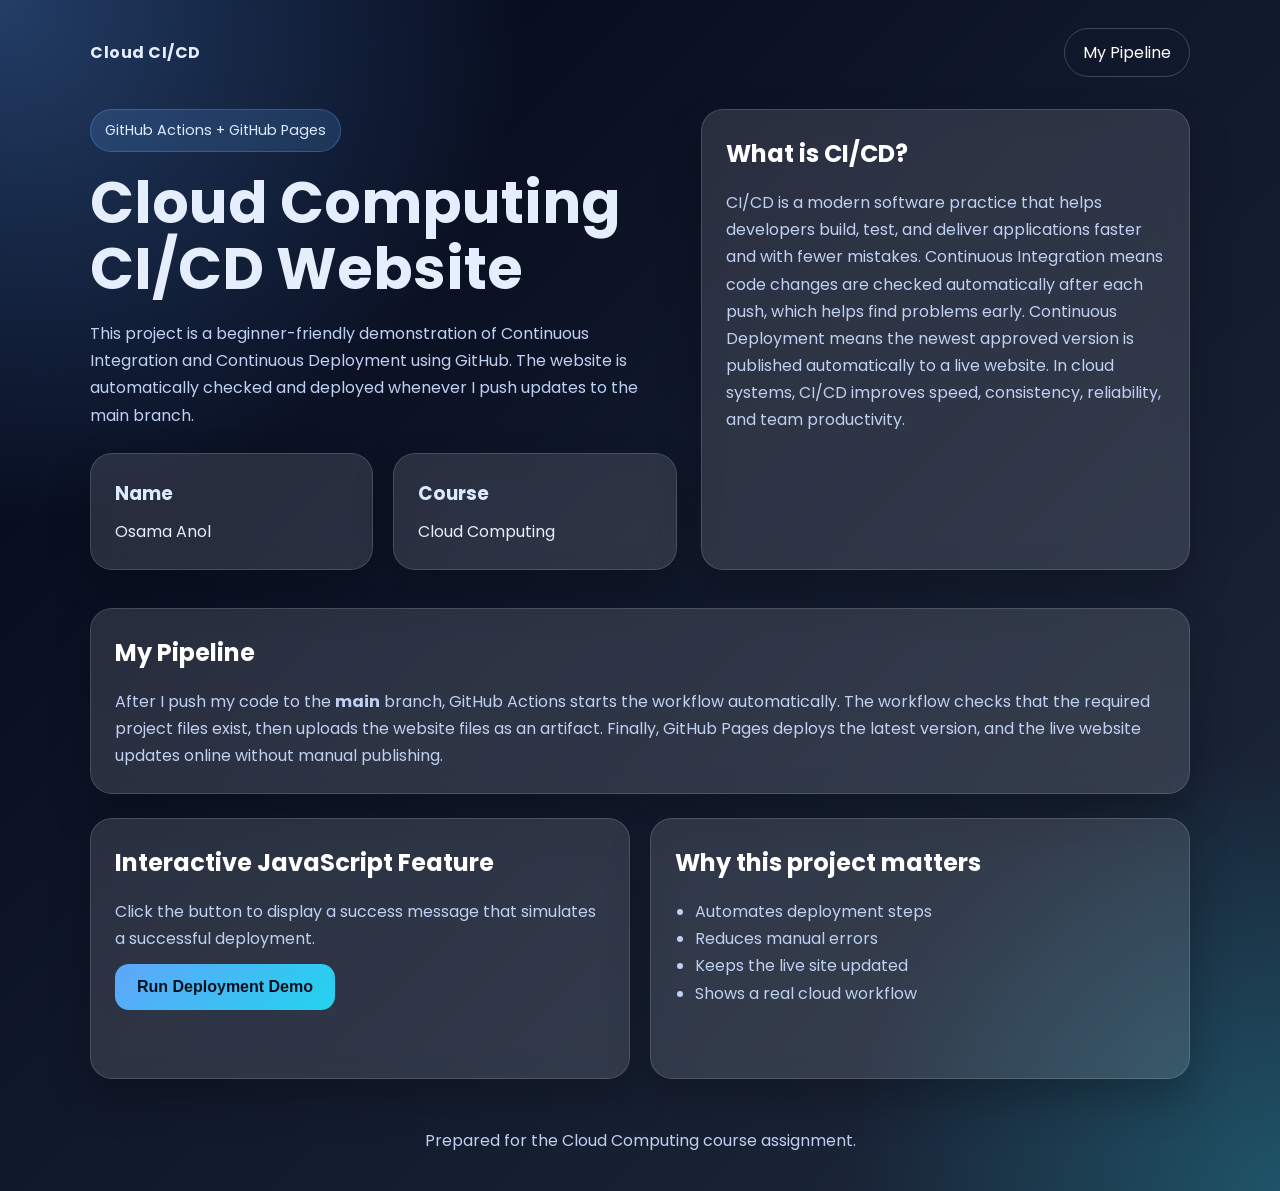
==== final_project/index.html @ c566cd13 "Initial project upload" ====
<!DOCTYPE html>
<html lang="en">
<head>
  <meta charset="UTF-8" />
  <meta name="viewport" content="width=device-width, initial-scale=1.0" />
  <title>Cloud Computing CI/CD Assignment</title>
  <link rel="preconnect" href="https://fonts.googleapis.com">
  <link rel="preconnect" href="https://fonts.gstatic.com" crossorigin>
  <link href="https://fonts.googleapis.com/css2?family=Poppins:wght@300;400;600;700&display=swap" rel="stylesheet">
  <link rel="stylesheet" href="style.css" />
</head>
<body>
  <header class="hero">
    <nav class="topbar">
      <span class="logo"> Cloud CI/CD</span>
      <a href="#pipeline" class="nav-link">My Pipeline</a>
    </nav>

    <div class="hero-content">
      <div>
        <p class="badge">GitHub Actions + GitHub Pages</p>
        <h1>Cloud Computing CI/CD Website</h1>
        <p class="intro">
          This project is a beginner-friendly demonstration of Continuous Integration and
          Continuous Deployment using GitHub. The website is automatically checked and deployed
          whenever I push updates to the main branch.
        </p>
        <div class="meta-grid">
          <div class="card small-card">
            <h3>Name</h3>
            <p>Osama Anol</p>
          </div>
          <div class="card small-card">
            <h3>Course</h3>
            <p>Cloud Computing</p>
          </div>
        </div>
      </div>

      <div class="hero-box card">
        <h2>What is CI/CD?</h2>
        <p>
          CI/CD is a modern software practice that helps developers build, test, and deliver
          applications faster and with fewer mistakes. Continuous Integration means code changes
          are checked automatically after each push, which helps find problems early. Continuous
          Deployment means the newest approved version is published automatically to a live website.
          In cloud systems, CI/CD improves speed, consistency, reliability, and team productivity.
        </p>
      </div>
    </div>
  </header>

  <main class="container">
    <section id="pipeline" class="card section-card">
      <h2>My Pipeline</h2>
      <p>
        After I push my code to the <strong>main</strong> branch, GitHub Actions starts the workflow
        automatically. The workflow checks that the required project files exist, then uploads the
        website files as an artifact. Finally, GitHub Pages deploys the latest version, and the live
        website updates online without manual publishing.
      </p>
    </section>

    <section class="interactive-grid">
      <div class="card section-card">
        <h2>Interactive JavaScript Feature</h2>
        <p>
          Click the button to display a success message that simulates a successful deployment.
        </p>
        <button id="btn" class="action-btn">Run Deployment Demo</button>
        <p id="msg" class="message"></p>
      </div>

      <div class="card section-card info-panel">
        <h2>Why this project matters</h2>
        <ul>
          <li>Automates deployment steps</li>
          <li>Reduces manual errors</li>
          <li>Keeps the live site updated</li>
          <li>Shows a real cloud workflow</li>
        </ul>
      </div>
    </section>
  </main>

  <footer class="footer">
    <p>Prepared for the Cloud Computing course assignment.</p>
  </footer>

  <script src="script.js"></script>
</body>
</html>
---- final_project/style.css ----
:root {
  --bg: #0f172a;
  --panel: rgba(255, 255, 255, 0.12);
  --text: #e5eefc;
  --muted: #bfd0f2;
  --accent: #60a5fa;
  --accent-2: #22d3ee;
  --shadow: 0 20px 40px rgba(0, 0, 0, 0.25);
}

* {
  box-sizing: border-box;
  margin: 0;
  padding: 0;
}

html {
  scroll-behavior: smooth;
}

body {
  font-family: "Poppins", sans-serif;
  color: var(--text);
  background:
    radial-gradient(circle at top left, rgba(96, 165, 250, 0.35), transparent 30%),
    radial-gradient(circle at bottom right, rgba(34, 211, 238, 0.25), transparent 25%),
    linear-gradient(135deg, #020617, #0f172a 45%, #1e293b);
  min-height: 100vh;
  line-height: 1.7;
}

.hero,
.container,
.footer {
  width: min(1100px, 92%);
  margin: auto;
}

.hero {
  padding: 28px 0 10px;
}

.topbar {
  display: flex;
  justify-content: space-between;
  align-items: center;
  margin-bottom: 32px;
}

.logo {
  font-weight: 700;
  letter-spacing: 0.5px;
}

.nav-link,
.nav-link:visited {
  color: white;
  text-decoration: none;
  padding: 10px 18px;
  border: 1px solid rgba(255, 255, 255, 0.2);
  border-radius: 999px;
}

.hero-content {
  display: grid;
  grid-template-columns: 1.2fr 1fr;
  gap: 24px;
  align-items: stretch;
}

.badge {
  display: inline-block;
  background: rgba(96, 165, 250, 0.18);
  border: 1px solid rgba(96, 165, 250, 0.3);
  color: #dbeafe;
  padding: 8px 14px;
  border-radius: 999px;
  margin-bottom: 18px;
  font-size: 0.9rem;
}

h1 {
  font-size: clamp(2rem, 5vw, 3.6rem);
  line-height: 1.15;
  margin-bottom: 18px;
}

h2 {
  margin-bottom: 14px;
  color: white;
}

h3 {
  margin-bottom: 8px;
  color: #dbeafe;
}

.intro,
.section-card p,
.hero-box p,
li,
.footer p {
  color: var(--muted);
}

.meta-grid,
.interactive-grid {
  display: grid;
  grid-template-columns: repeat(2, 1fr);
  gap: 20px;
  margin-top: 24px;
}

.card {
  background: var(--panel);
  border: 1px solid rgba(255, 255, 255, 0.14);
  backdrop-filter: blur(12px);
  border-radius: 22px;
  box-shadow: var(--shadow);
}

.small-card,
.section-card,
.hero-box {
  padding: 24px;
}

.container {
  padding: 28px 0 20px;
}

.section-card {
  margin-bottom: 24px;
}

.info-panel ul {
  padding-left: 20px;
}

.action-btn {
  margin-top: 12px;
  background: linear-gradient(135deg, var(--accent), var(--accent-2));
  color: #03111f;
  border: none;
  padding: 14px 22px;
  border-radius: 14px;
  font-size: 1rem;
  font-weight: 700;
  cursor: pointer;
  transition: transform 0.2s ease, box-shadow 0.2s ease;
}

.action-btn:hover {
  transform: translateY(-2px);
  box-shadow: 0 12px 24px rgba(34, 211, 238, 0.25);
}

.message {
  margin-top: 16px;
  min-height: 28px;
  font-weight: 600;
  color: #fef08a;
}

.footer {
  padding: 4px 0 36px;
  text-align: center;
}

@media (max-width: 860px) {
  .hero-content,
  .interactive-grid,
  .meta-grid {
    grid-template-columns: 1fr;
  }

  .topbar {
    flex-direction: column;
    gap: 14px;
  }
}
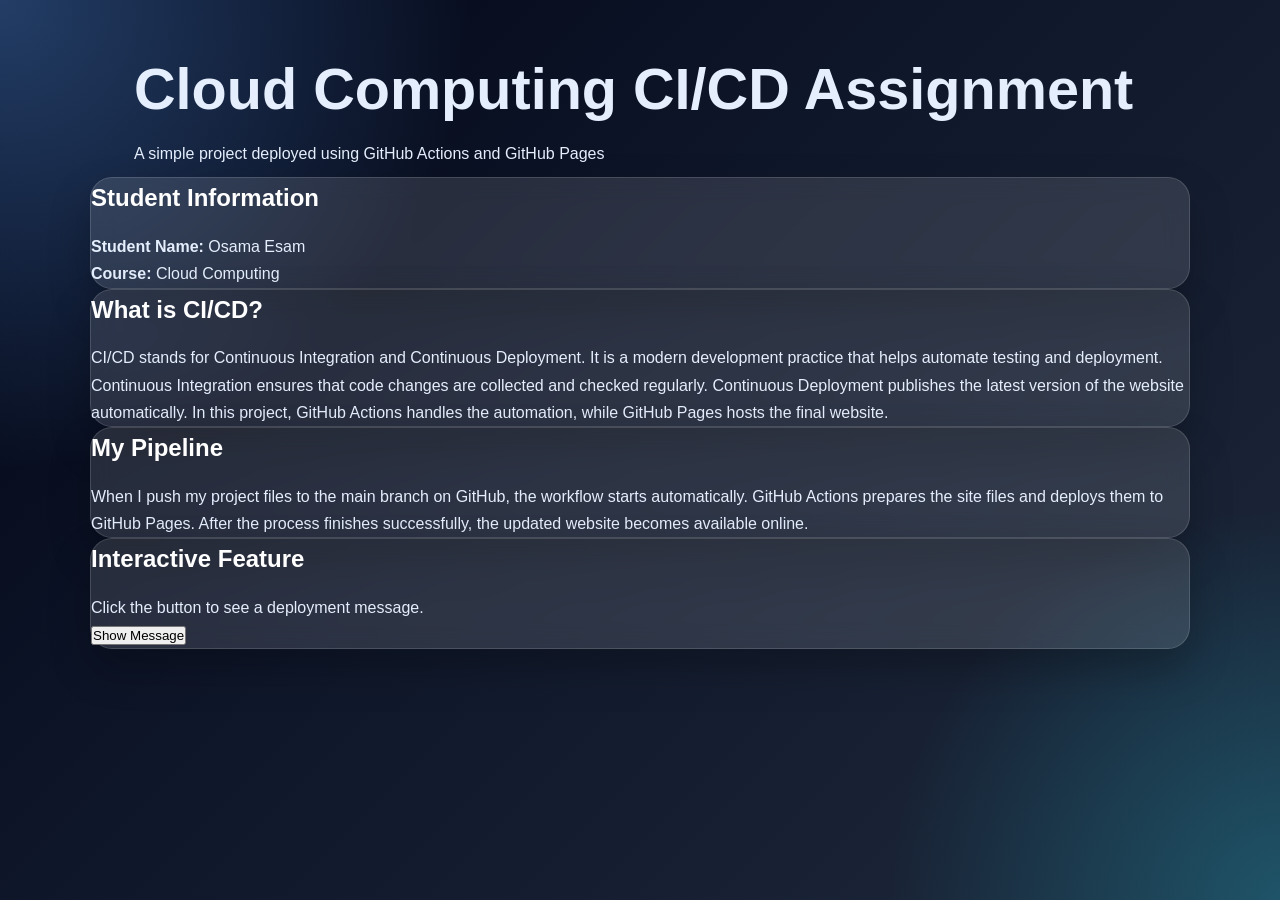
==== commit c4c917f0: "Update index.html Reorganized the HTML structure, updated content, and improved sections for clarity" ====
--- a/final_project/index.html
+++ b/final_project/index.html
@@ -4,88 +4,47 @@
   <meta charset="UTF-8" />
   <meta name="viewport" content="width=device-width, initial-scale=1.0" />
   <title>Cloud Computing CI/CD Assignment</title>
-  <link rel="preconnect" href="https://fonts.googleapis.com">
-  <link rel="preconnect" href="https://fonts.gstatic.com" crossorigin>
-  <link href="https://fonts.googleapis.com/css2?family=Poppins:wght@300;400;600;700&display=swap" rel="stylesheet">
   <link rel="stylesheet" href="style.css" />
 </head>
 <body>
-  <header class="hero">
-    <nav class="topbar">
-      <span class="logo"> Cloud CI/CD</span>
-      <a href="#pipeline" class="nav-link">My Pipeline</a>
-    </nav>
+  <div class="container">
+    <header class="hero">
+      <h1>Cloud Computing CI/CD Assignment</h1>
+      <p class="subtitle">A simple project deployed using GitHub Actions and GitHub Pages</p>
+    </header>
 
-    <div class="hero-content">
-      <div>
-        <p class="badge">GitHub Actions + GitHub Pages</p>
-        <h1>Cloud Computing CI/CD Website</h1>
-        <p class="intro">
-          This project is a beginner-friendly demonstration of Continuous Integration and
-          Continuous Deployment using GitHub. The website is automatically checked and deployed
-          whenever I push updates to the main branch.
-        </p>
-        <div class="meta-grid">
-          <div class="card small-card">
-            <h3>Name</h3>
-            <p>Osama Anol</p>
-          </div>
-          <div class="card small-card">
-            <h3>Course</h3>
-            <p>Cloud Computing</p>
-          </div>
-        </div>
-      </div>
+    <section class="card">
+      <h2>Student Information</h2>
+      <p><strong>Student Name:</strong> Osama Esam</p>
+      <p><strong>Course:</strong> Cloud Computing</p>
+    </section>
 
-      <div class="hero-box card">
-        <h2>What is CI/CD?</h2>
-        <p>
-          CI/CD is a modern software practice that helps developers build, test, and deliver
-          applications faster and with fewer mistakes. Continuous Integration means code changes
-          are checked automatically after each push, which helps find problems early. Continuous
-          Deployment means the newest approved version is published automatically to a live website.
-          In cloud systems, CI/CD improves speed, consistency, reliability, and team productivity.
-        </p>
-      </div>
-    </div>
-  </header>
-
-  <main class="container">
-    <section id="pipeline" class="card section-card">
-      <h2>My Pipeline</h2>
+    <section class="card">
+      <h2>What is CI/CD?</h2>
       <p>
-        After I push my code to the <strong>main</strong> branch, GitHub Actions starts the workflow
-        automatically. The workflow checks that the required project files exist, then uploads the
-        website files as an artifact. Finally, GitHub Pages deploys the latest version, and the live
-        website updates online without manual publishing.
+        CI/CD stands for Continuous Integration and Continuous Deployment.
+        It is a modern development practice that helps automate testing and deployment.
+        Continuous Integration ensures that code changes are collected and checked regularly.
+        Continuous Deployment publishes the latest version of the website automatically.
+        In this project, GitHub Actions handles the automation, while GitHub Pages hosts the final website.
       </p>
     </section>
 
-    <section class="interactive-grid">
-      <div class="card section-card">
-        <h2>Interactive JavaScript Feature</h2>
-        <p>
-          Click the button to display a success message that simulates a successful deployment.
-        </p>
-        <button id="btn" class="action-btn">Run Deployment Demo</button>
-        <p id="msg" class="message"></p>
-      </div>
+    <section class="card">
+      <h2>My Pipeline</h2>
+      <p>
+        When I push my project files to the main branch on GitHub, the workflow starts automatically.
+        GitHub Actions prepares the site files and deploys them to GitHub Pages.
+        After the process finishes successfully, the updated website becomes available online.
+      </p>
+    </section>
 
-      <div class="card section-card info-panel">
-        <h2>Why this project matters</h2>
-        <ul>
-          <li>Automates deployment steps</li>
-          <li>Reduces manual errors</li>
-          <li>Keeps the live site updated</li>
-          <li>Shows a real cloud workflow</li>
-        </ul>
-      </div>
+    <section class="card interactive">
+      <h2>Interactive Feature</h2>
+      <p id="message">Click the button to see a deployment message.</p>
+      <button onclick="showMessage()">Show Message</button>
     </section>
-  </main>
-
-  <footer class="footer">
-    <p>Prepared for the Cloud Computing course assignment.</p>
-  </footer>
+  </div>
 
   <script src="script.js"></script>
 </body>
